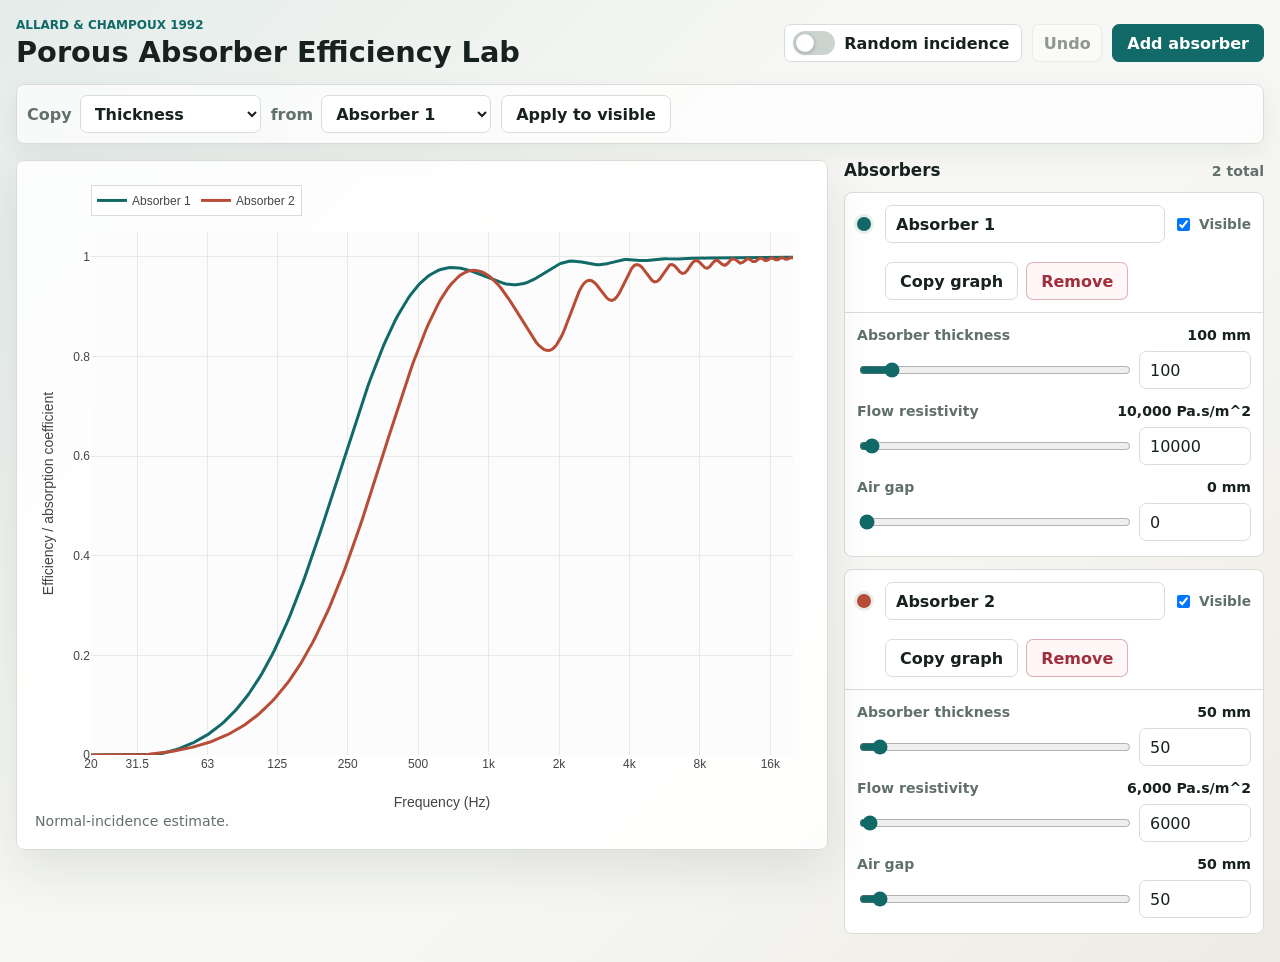
==== index.html @ 1da19cc7 "Initial Commit" ====
<!doctype html>
<html lang="en">
  <head>
    <meta charset="utf-8">
    <meta name="viewport" content="width=device-width, initial-scale=1">
    <title>Porous Absorber Efficiency Lab</title>
    <link rel="stylesheet" href="./styles.css">
    <script src="https://cdn.plot.ly/plotly-2.32.0.min.js" defer></script>
    <script src="./app.js" defer></script>
  </head>
  <body>
    <main class="app-shell">
      <header class="topbar">
        <div>
          <p class="eyebrow">Allard &amp; Champoux 1992</p>
          <h1>Porous Absorber Efficiency Lab</h1>
        </div>
        <div class="top-actions" aria-label="Global controls">
          <label class="switch-control">
            <input id="randomIncidence" type="checkbox">
            <span class="switch-track" aria-hidden="true"></span>
            <span>Random incidence</span>
          </label>
          <button id="undoButton" class="icon-button" type="button" title="Undo">Undo</button>
          <button id="addAbsorberButton" class="primary-button" type="button">Add absorber</button>
        </div>
      </header>

      <section class="command-row" aria-label="Copy slider value">
        <label>
          <span>Copy</span>
          <select id="copyParameter"></select>
        </label>
        <label>
          <span>from</span>
          <select id="copySource"></select>
        </label>
        <button id="applyToVisibleButton" class="secondary-button" type="button">Apply to visible</button>
      </section>

      <section class="workspace">
        <section class="chart-panel" aria-label="Absorber chart">
          <div id="chart"></div>
          <div id="chartStatus" class="chart-status" role="status"></div>
        </section>

        <aside class="control-panel" aria-label="Absorber controls">
          <div class="panel-heading">
            <h2>Absorbers</h2>
            <span id="absorberCount"></span>
          </div>
          <div id="absorberList" class="absorber-list"></div>
        </aside>
      </section>
    </main>
  </body>
</html>
---- styles.css ----
:root {
  color-scheme: light;
  --bg: #f6f7f4;
  --surface: #ffffff;
  --surface-strong: #eef2ec;
  --ink: #17211d;
  --muted: #60706a;
  --line: #d8ded7;
  --line-strong: #bac6be;
  --accent: #116a68;
  --accent-strong: #0b504e;
  --accent-soft: #d8eeee;
  --danger: #9f2f3c;
  --shadow: 0 18px 50px rgba(23, 33, 29, 0.1);
  font-family:
    Inter, ui-sans-serif, system-ui, -apple-system, BlinkMacSystemFont, "Segoe UI",
    sans-serif;
}

* {
  box-sizing: border-box;
}

body {
  margin: 0;
  min-height: 100vh;
  background:
    linear-gradient(135deg, rgba(17, 106, 104, 0.08), transparent 38%),
    linear-gradient(315deg, rgba(148, 91, 42, 0.08), transparent 40%),
    var(--bg);
  color: var(--ink);
}

button,
input,
select {
  font: inherit;
}

button,
select,
input[type="number"],
input[type="text"] {
  border: 1px solid var(--line);
  border-radius: 7px;
}

button {
  cursor: pointer;
}

button:disabled {
  cursor: not-allowed;
  opacity: 0.45;
}

.app-shell {
  width: min(1540px, calc(100vw - 32px));
  margin: 0 auto;
  padding: 18px 0 28px;
}

.topbar {
  display: flex;
  align-items: center;
  justify-content: space-between;
  gap: 20px;
  margin-bottom: 16px;
}

.eyebrow {
  margin: 0 0 5px;
  color: var(--accent);
  font-size: 0.75rem;
  font-weight: 760;
  letter-spacing: 0;
  text-transform: uppercase;
}

h1,
h2,
h3,
p {
  margin-top: 0;
}

h1 {
  margin-bottom: 0;
  font-size: 1.8rem;
  line-height: 1.08;
  letter-spacing: 0;
}

.top-actions,
.command-row {
  display: flex;
  align-items: center;
  gap: 10px;
  flex-wrap: wrap;
}

.command-row {
  min-height: 58px;
  margin-bottom: 16px;
  padding: 10px;
  border: 1px solid var(--line);
  border-radius: 8px;
  background: rgba(255, 255, 255, 0.72);
  box-shadow: 0 8px 24px rgba(23, 33, 29, 0.06);
}

.command-row label {
  display: flex;
  align-items: center;
  gap: 8px;
  color: var(--muted);
  font-weight: 680;
}

select,
input[type="number"],
input[type="text"] {
  min-height: 38px;
  background: var(--surface);
  color: var(--ink);
  padding: 0 10px;
}

select {
  min-width: 170px;
}

.primary-button,
.secondary-button,
.quiet-button,
.danger-button,
.icon-button {
  min-height: 38px;
  display: inline-flex;
  align-items: center;
  justify-content: center;
  gap: 7px;
  padding: 0 14px;
  font-weight: 760;
  transition:
    transform 140ms ease,
    border-color 140ms ease,
    background 140ms ease;
}

.primary-button {
  border-color: var(--accent);
  background: var(--accent);
  color: white;
}

.secondary-button,
.quiet-button,
.icon-button {
  background: var(--surface);
  color: var(--ink);
}

.danger-button {
  border-color: rgba(159, 47, 60, 0.35);
  background: #fff6f7;
  color: var(--danger);
}

.icon-button {
  min-width: 70px;
  padding: 0;
}

button:not(:disabled):hover {
  transform: translateY(-1px);
}

button:not(:disabled):active {
  transform: translateY(0);
}

.switch-control {
  min-height: 38px;
  display: inline-flex;
  align-items: center;
  gap: 9px;
  padding: 0 12px 0 8px;
  border: 1px solid var(--line);
  border-radius: 7px;
  background: var(--surface);
  color: var(--ink);
  font-weight: 760;
  cursor: pointer;
  user-select: none;
}

.switch-control input {
  position: absolute;
  inline-size: 1px;
  block-size: 1px;
  opacity: 0;
  pointer-events: none;
}

.switch-track {
  width: 42px;
  height: 24px;
  position: relative;
  border-radius: 999px;
  background: #cbd4ce;
  transition: background 160ms ease;
}

.switch-track::after {
  content: "";
  position: absolute;
  top: 3px;
  left: 3px;
  width: 18px;
  height: 18px;
  border-radius: 50%;
  background: white;
  box-shadow: 0 1px 4px rgba(23, 33, 29, 0.3);
  transition: transform 160ms ease;
}

.switch-control input:checked + .switch-track {
  background: var(--accent);
}

.switch-control input:checked + .switch-track::after {
  transform: translateX(18px);
}

.workspace {
  display: grid;
  grid-template-columns: minmax(0, 1fr) minmax(330px, 420px);
  gap: 16px;
  align-items: start;
}

.chart-panel {
  border: 1px solid var(--line);
  border-radius: 8px;
  background: rgba(255, 255, 255, 0.86);
  box-shadow: var(--shadow);
}

.chart-panel {
  min-height: 670px;
  padding: 12px;
  position: sticky;
  top: 18px;
}

#chart {
  width: 100%;
  height: 640px;
}

.chart-status {
  min-height: 22px;
  padding: 0 6px 8px;
  color: var(--muted);
  font-size: 0.88rem;
}

.control-panel {
  padding: 0;
}

.panel-heading {
  display: flex;
  align-items: baseline;
  justify-content: space-between;
  gap: 10px;
  margin-bottom: 12px;
}

.panel-heading h2 {
  margin-bottom: 0;
  font-size: 1.05rem;
}

#absorberCount {
  color: var(--muted);
  font-size: 0.88rem;
  font-weight: 700;
}

.absorber-list {
  display: grid;
  gap: 12px;
}

.absorber-card {
  border: 1px solid var(--line);
  border-radius: 8px;
  background: var(--surface);
  overflow: hidden;
}

.absorber-card[data-visible="false"] {
  background: #f7f8f7;
}

.absorber-header {
  display: grid;
  grid-template-columns: 18px minmax(0, 1fr);
  gap: 10px;
  align-items: center;
  padding: 12px;
  border-bottom: 1px solid var(--line);
}

.trace-swatch {
  width: 14px;
  height: 14px;
  border-radius: 50%;
  box-shadow: 0 0 0 3px rgba(23, 33, 29, 0.08);
}

.absorber-title-row {
  display: flex;
  align-items: center;
  gap: 8px;
}

.absorber-title-row input[type="text"] {
  width: 100%;
  min-width: 0;
  font-weight: 800;
}

.visible-check {
  display: inline-flex;
  align-items: center;
  gap: 6px;
  color: var(--muted);
  font-size: 0.86rem;
  font-weight: 760;
  white-space: nowrap;
}

.absorber-actions {
  grid-column: 2;
  display: flex;
  gap: 8px;
  flex-wrap: wrap;
  margin-top: 9px;
}

.absorber-body {
  display: grid;
  gap: 14px;
  padding: 14px 12px 15px;
}

.slider-field {
  display: grid;
  gap: 8px;
}

.slider-label {
  display: flex;
  justify-content: space-between;
  gap: 10px;
  color: var(--muted);
  font-size: 0.88rem;
  font-weight: 780;
}

.slider-label strong {
  color: var(--ink);
  font-weight: 840;
}

.slider-control-row {
  display: grid;
  grid-template-columns: minmax(0, 1fr) 112px;
  gap: 10px;
  align-items: center;
}

input[type="range"] {
  width: 100%;
  min-width: 0;
  accent-color: var(--accent);
}

input[type="number"] {
  width: 112px;
}

.empty-state {
  min-height: 170px;
  display: grid;
  place-items: center;
  padding: 22px;
  border: 1px dashed var(--line-strong);
  border-radius: 8px;
  color: var(--muted);
  text-align: center;
  font-weight: 720;
}

@media (max-width: 1040px) {
  .topbar {
    align-items: flex-start;
    flex-direction: column;
  }

  .workspace {
    grid-template-columns: 1fr;
  }

  .chart-panel {
    position: static;
  }
}

@media (max-width: 640px) {
  .app-shell {
    width: min(100vw - 20px, 1540px);
    padding-top: 14px;
  }

  h1 {
    font-size: 1.55rem;
    line-height: 1.02;
  }

  .top-actions,
  .command-row {
    width: 100%;
  }

  .top-actions > *,
  .command-row label,
  .command-row button {
    width: 100%;
  }

  .command-row label {
    align-items: flex-start;
    flex-direction: column;
  }

  .switch-control {
    justify-content: flex-start;
  }

  select {
    width: 100%;
  }

  .chart-panel {
    min-height: 460px;
    padding: 8px;
  }

  #chart {
    height: 440px;
  }

  .absorber-title-row {
    align-items: stretch;
    flex-direction: column;
  }

  .visible-check {
    min-height: 28px;
  }

  .slider-control-row {
    grid-template-columns: 1fr;
  }

  input[type="number"] {
    width: 100%;
  }
}
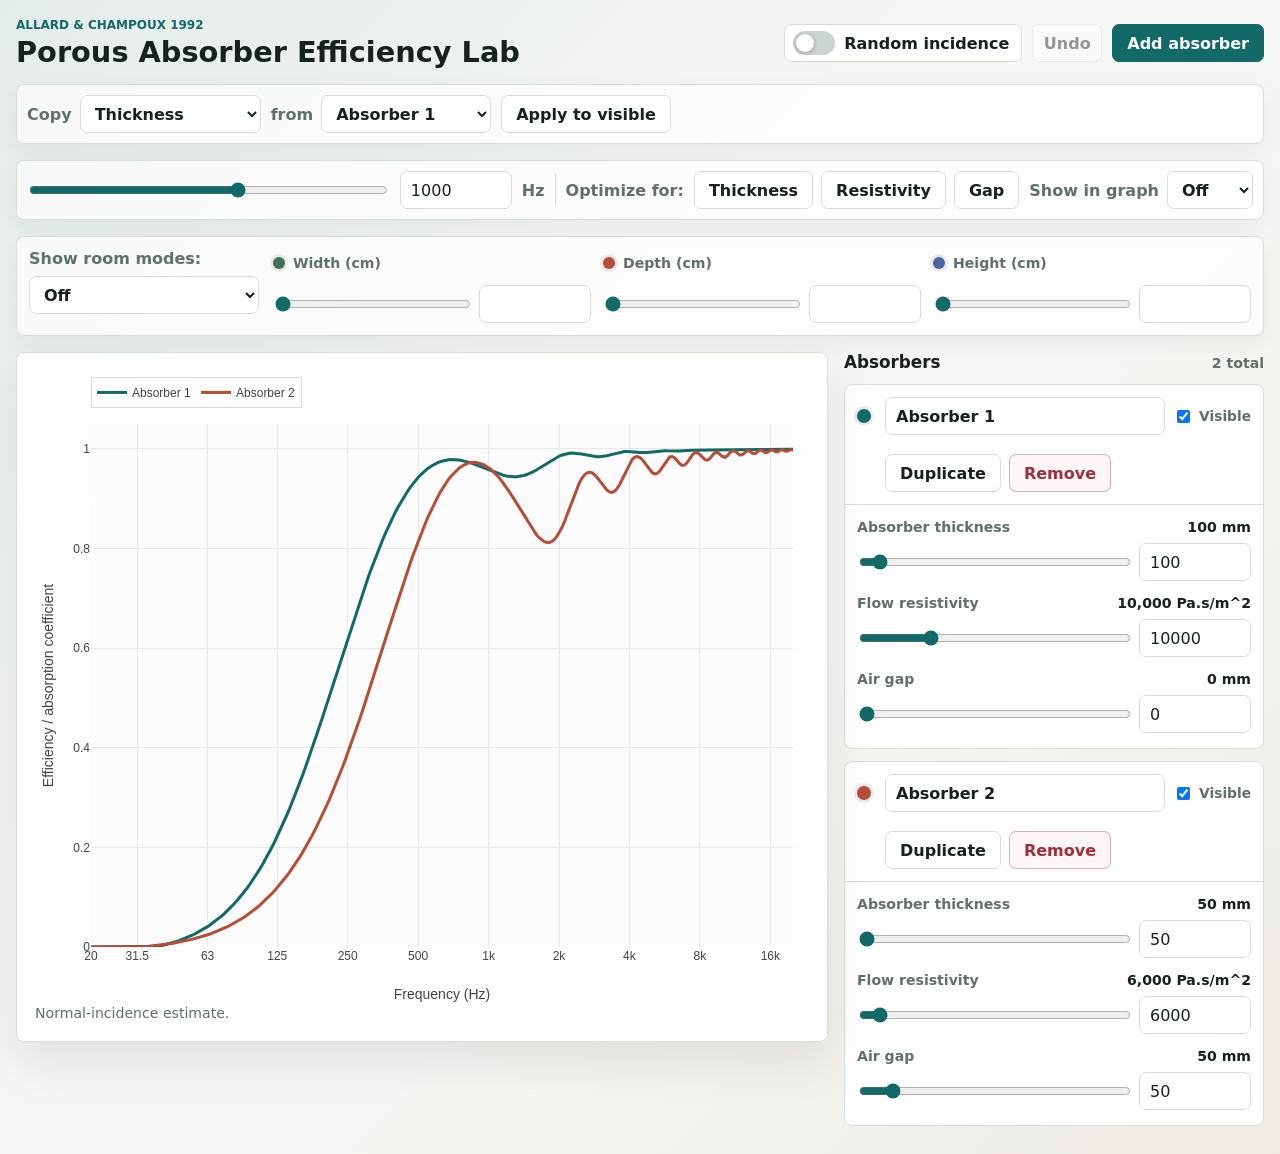
==== commit b86abff3: "add room mode visualisation" ====
--- a/index.html
+++ b/index.html
@@ -38,6 +38,58 @@
         <button id="applyToVisibleButton" class="secondary-button" type="button">Apply to visible</button>
       </section>
 
+      <section class="command-row optimize-row" aria-label="Optimize absorber parameter">
+        <input
+          id="optimizeFrequencyRange"
+          class="frequency-slider"
+          type="range"
+          min="0"
+          max="1"
+          step="any"
+          aria-label="Optimize frequency"
+        >
+        <input
+          id="optimizeFrequencyInput"
+          class="frequency-input"
+          type="number"
+          min="20"
+          max="16000"
+          step="1"
+          inputmode="numeric"
+          aria-label="Optimize frequency value"
+        >
+        <span class="command-label">Hz</span>
+        <span class="command-divider" aria-hidden="true"></span>
+        <span class="command-label">Optimize for:</span>
+        <div class="optimize-buttons" aria-label="Optimize parameter">
+          <button class="secondary-button" type="button" data-optimize-param="thickness">Thickness</button>
+          <button class="secondary-button" type="button" data-optimize-param="flowResistivity">Resistivity</button>
+          <button class="secondary-button" type="button" data-optimize-param="airGap">Gap</button>
+        </div>
+        <label class="optimizer-visibility">
+          <span>Show in graph</span>
+          <select id="optimizerLineVisible">
+            <option value="false">Off</option>
+            <option value="true">On</option>
+          </select>
+        </label>
+      </section>
+
+      <section class="room-modes-panel" aria-label="Room mode controls">
+        <div class="room-mode-select">
+          <label>
+            <span>Show room modes:</span>
+            <select id="roomModeOrder">
+              <option value="0">Off</option>
+              <option value="1">1st order</option>
+              <option value="2">2nd order</option>
+              <option value="3">3rd order</option>
+            </select>
+          </label>
+        </div>
+        <div id="roomDimensionList" class="room-dimension-list"></div>
+      </section>
+
       <section class="workspace">
         <section class="chart-panel" aria-label="Absorber chart">
           <div id="chart"></div>
--- a/styles.css
+++ b/styles.css
@@ -117,6 +117,126 @@
   font-weight: 680;
 }
 
+.command-label {
+  color: var(--muted);
+  font-weight: 760;
+  white-space: nowrap;
+}
+
+.optimize-row {
+  align-items: center;
+}
+
+.command-divider {
+  width: 1px;
+  height: 32px;
+  background: var(--line);
+}
+
+.frequency-slider {
+  flex: 1 1 300px;
+  max-width: 560px;
+}
+
+.frequency-input {
+  width: 118px;
+}
+
+.optimize-buttons {
+  display: flex;
+  gap: 8px;
+  flex-wrap: wrap;
+}
+
+.optimizer-visibility {
+  display: flex;
+  align-items: center;
+  gap: 8px;
+  margin-left: auto;
+  color: var(--muted);
+  font-weight: 760;
+}
+
+.optimizer-visibility select {
+  min-width: 86px;
+}
+
+.room-modes-panel {
+  display: grid;
+  grid-template-columns: 230px minmax(0, 1fr);
+  gap: 14px;
+  align-items: start;
+  margin-bottom: 16px;
+  padding: 12px;
+  border: 1px solid var(--line);
+  border-radius: 8px;
+  background: rgba(255, 255, 255, 0.72);
+  box-shadow: 0 8px 24px rgba(23, 33, 29, 0.06);
+}
+
+.room-mode-select label {
+  display: grid;
+  gap: 8px;
+  color: var(--muted);
+  font-weight: 760;
+}
+
+.room-mode-select select {
+  width: 100%;
+}
+
+.room-dimension-list {
+  display: grid;
+  grid-template-columns: repeat(3, minmax(0, 1fr));
+  gap: 12px;
+}
+
+.room-dimension-field {
+  display: grid;
+  gap: 8px;
+}
+
+.room-dimension-toggle {
+  display: inline-flex;
+  align-items: center;
+  gap: 8px;
+  width: fit-content;
+  min-height: 28px;
+  padding: 0;
+  border: 0;
+  border-radius: 0;
+  background: transparent;
+  color: var(--muted);
+  font-size: 0.88rem;
+  font-weight: 780;
+  text-align: left;
+}
+
+.room-dimension-toggle[aria-pressed="false"] {
+  opacity: 0.5;
+}
+
+.room-dimension-toggle[aria-pressed="false"] .room-swatch {
+  background: transparent !important;
+  box-shadow:
+    inset 0 0 0 2px currentColor,
+    0 0 0 3px rgba(23, 33, 29, 0.08);
+}
+
+.room-swatch {
+  width: 12px;
+  height: 12px;
+  border-radius: 50%;
+  box-shadow: 0 0 0 3px rgba(23, 33, 29, 0.08);
+}
+
+.room-dimension-controls {
+  display: grid;
+  grid-template-columns: minmax(0, 1fr) 112px;
+  gap: 10px;
+  align-items: center;
+}
+
 select,
 input[type="number"],
 input[type="text"] {
@@ -415,6 +535,10 @@
     grid-template-columns: 1fr;
   }
 
+  .room-modes-panel {
+    grid-template-columns: 1fr;
+  }
+
   .chart-panel {
     position: static;
   }
@@ -438,7 +562,13 @@
 
   .top-actions > *,
   .command-row label,
-  .command-row button {
+  .command-row button,
+  .command-label,
+  .command-divider,
+  .frequency-slider,
+  .frequency-input,
+  .optimize-buttons,
+  .optimizer-visibility {
     width: 100%;
   }
 
@@ -455,6 +585,29 @@
     width: 100%;
   }
 
+  .optimize-buttons {
+    display: grid;
+    grid-template-columns: 1fr;
+  }
+
+  .optimizer-visibility {
+    align-items: flex-start;
+    flex-direction: column;
+    margin-left: 0;
+  }
+
+  .command-divider {
+    height: 1px;
+  }
+
+  .room-dimension-list {
+    grid-template-columns: 1fr;
+  }
+
+  .room-dimension-controls {
+    grid-template-columns: 1fr;
+  }
+
   .chart-panel {
     min-height: 460px;
     padding: 8px;
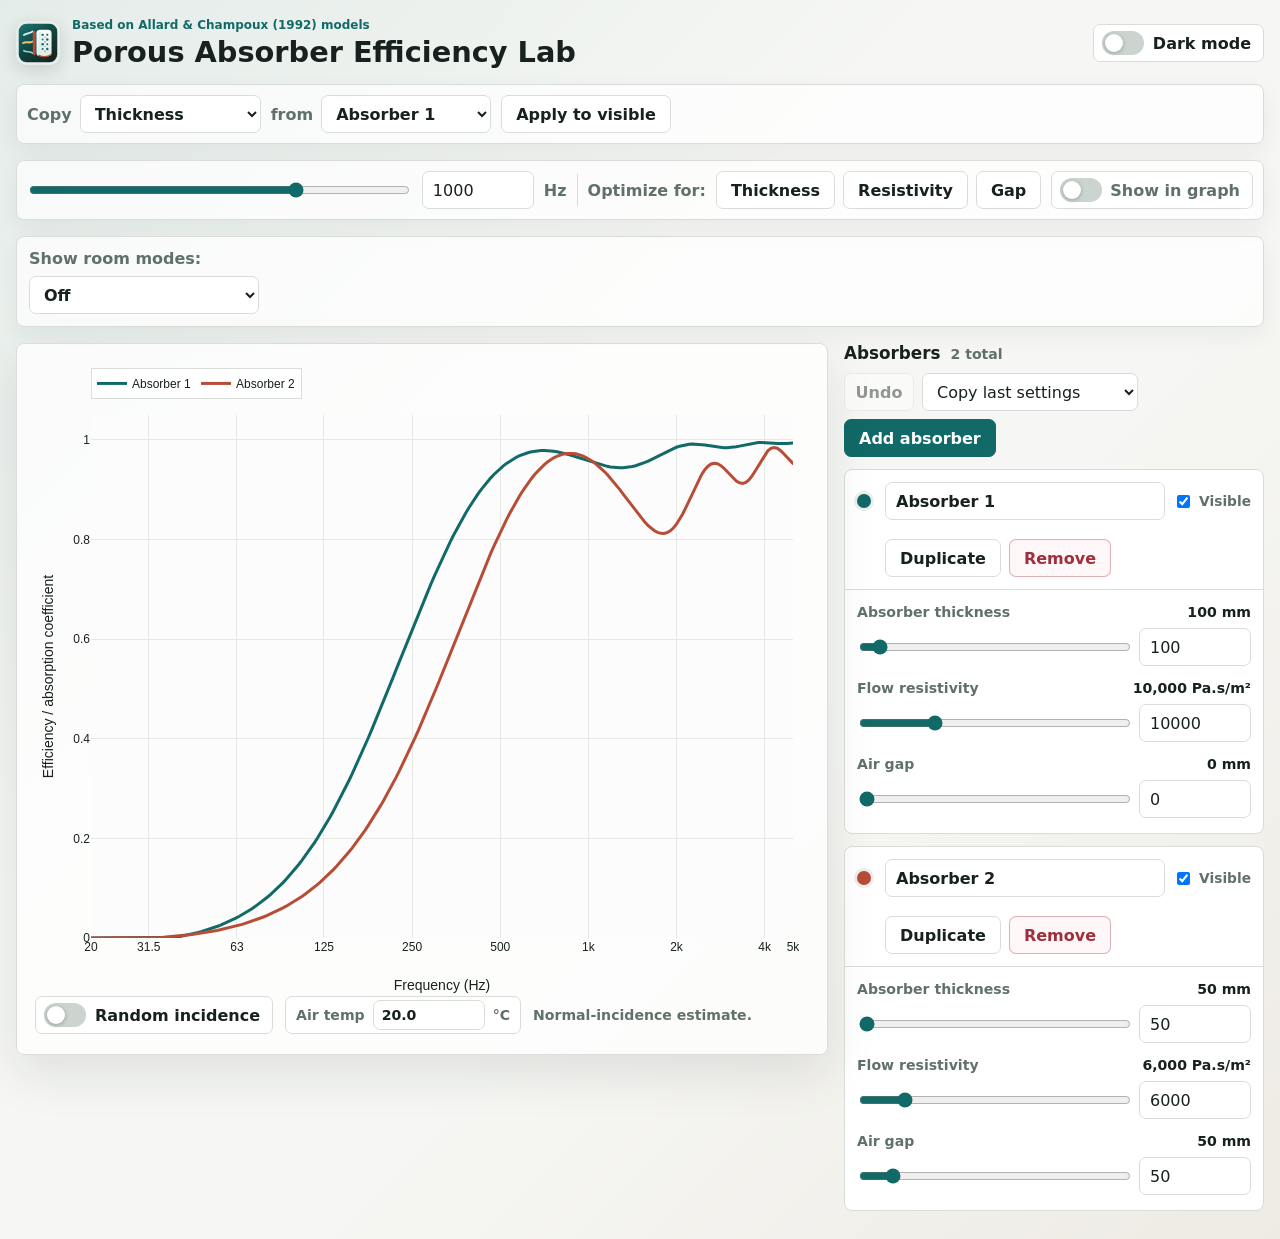
==== commit a275058f: "Add presets and air temperature control Change Hz ranges to stop at 5k instead of 20k" ====
--- a/index.html
+++ b/index.html
@@ -4,6 +4,10 @@
     <meta charset="utf-8">
     <meta name="viewport" content="width=device-width, initial-scale=1">
     <title>Porous Absorber Efficiency Lab</title>
+    <link rel="icon" href="./favicon.ico" sizes="any">
+    <link rel="icon" href="./site-icon.svg" type="image/svg+xml">
+    <link rel="icon" href="./site-icon.png" type="image/png" sizes="512x512">
+    <link rel="apple-touch-icon" href="./apple-touch-icon.png" sizes="180x180">
     <link rel="stylesheet" href="./styles.css">
     <script src="https://cdn.plot.ly/plotly-2.32.0.min.js" defer></script>
     <script src="./app.js" defer></script>
@@ -11,18 +15,56 @@
   <body>
     <main class="app-shell">
       <header class="topbar">
-        <div>
-          <p class="eyebrow">Allard &amp; Champoux 1992</p>
-          <h1>Porous Absorber Efficiency Lab</h1>
+        <div class="brand-lockup">
+          <svg class="brand-icon" viewBox="0 0 1024 1024" width="44" height="44" aria-hidden="true" focusable="false">
+            <defs>
+              <linearGradient id="brandIconBg" x1="188" y1="102" x2="842" y2="940" gradientUnits="userSpaceOnUse">
+                <stop offset="0" stop-color="#176e69"/>
+                <stop offset="0.55" stop-color="#123f3b"/>
+                <stop offset="1" stop-color="#14251f"/>
+              </linearGradient>
+              <linearGradient id="brandIconSlab" x1="484" y1="206" x2="800" y2="822" gradientUnits="userSpaceOnUse">
+                <stop offset="0" stop-color="#fbfffc"/>
+                <stop offset="1" stop-color="#dfe9e4"/>
+              </linearGradient>
+            </defs>
+            <rect x="64" y="64" width="896" height="896" rx="184" fill="url(#brandIconBg)"/>
+            <path d="M184 326 C246 280 312 296 388 244" fill="none" stroke="#d8eeee" stroke-width="44" stroke-linecap="round"/>
+            <path d="M166 512 C238 462 318 534 402 470" fill="none" stroke="#efbd73" stroke-width="48" stroke-linecap="round"/>
+            <path d="M184 692 C262 738 326 690 400 752" fill="none" stroke="#8bd8d4" stroke-width="40" stroke-linecap="round"/>
+            <rect x="392" y="230" width="66" height="568" rx="33" fill="#b84d37"/>
+            <rect x="476" y="202" width="352" height="620" rx="82" fill="#000000" opacity="0.18" transform="translate(16 18)"/>
+            <rect x="476" y="202" width="352" height="620" rx="82" fill="url(#brandIconSlab)"/>
+            <rect x="524" y="258" width="70" height="508" rx="35" fill="#d8eeee" opacity="0.72"/>
+            <g fill="#116a68">
+              <circle cx="620" cy="322" r="28"/>
+              <circle cx="728" cy="322" r="24"/>
+              <circle cx="620" cy="432" r="22"/>
+              <circle cx="728" cy="432" r="29"/>
+              <circle cx="620" cy="542" r="30"/>
+              <circle cx="728" cy="542" r="22"/>
+              <circle cx="620" cy="652" r="23"/>
+              <circle cx="728" cy="652" r="28"/>
+            </g>
+            <g fill="#4b65a2" opacity="0.68">
+              <circle cx="674" cy="376" r="16"/>
+              <circle cx="674" cy="486" r="18"/>
+              <circle cx="674" cy="596" r="16"/>
+              <circle cx="674" cy="706" r="18"/>
+            </g>
+            <path d="M534 796 C604 842 740 844 808 782" fill="none" stroke="#b84d37" stroke-width="30" stroke-linecap="round"/>
+          </svg>
+          <div class="brand-copy">
+            <p class="eyebrow">Based on Allard &amp; Champoux (1992) models</p>
+            <h1>Porous Absorber Efficiency Lab</h1>
+          </div>
         </div>
         <div class="top-actions" aria-label="Global controls">
           <label class="switch-control">
-            <input id="randomIncidence" type="checkbox">
+            <input id="darkMode" type="checkbox">
             <span class="switch-track" aria-hidden="true"></span>
-            <span>Random incidence</span>
+            <span>Dark mode</span>
           </label>
-          <button id="undoButton" class="icon-button" type="button" title="Undo">Undo</button>
-          <button id="addAbsorberButton" class="primary-button" type="button">Add absorber</button>
         </div>
       </header>
 
@@ -52,8 +94,7 @@
           id="optimizeFrequencyInput"
           class="frequency-input"
           type="number"
-          min="20"
-          max="16000"
+          max="5000"
           step="1"
           inputmode="numeric"
           aria-label="Optimize frequency value"
@@ -66,16 +107,14 @@
           <button class="secondary-button" type="button" data-optimize-param="flowResistivity">Resistivity</button>
           <button class="secondary-button" type="button" data-optimize-param="airGap">Gap</button>
         </div>
-        <label class="optimizer-visibility">
+        <label class="optimizer-visibility switch-control">
+          <input id="optimizerLineVisible" type="checkbox">
+          <span class="switch-track" aria-hidden="true"></span>
           <span>Show in graph</span>
-          <select id="optimizerLineVisible">
-            <option value="false">Off</option>
-            <option value="true">On</option>
-          </select>
         </label>
       </section>
 
-      <section class="room-modes-panel" aria-label="Room mode controls">
+      <section id="roomModesPanel" class="room-modes-panel" aria-label="Room mode controls">
         <div class="room-mode-select">
           <label>
             <span>Show room modes:</span>
@@ -93,13 +132,40 @@
       <section class="workspace">
         <section class="chart-panel" aria-label="Absorber chart">
           <div id="chart"></div>
-          <div id="chartStatus" class="chart-status" role="status"></div>
+          <div class="chart-footer">
+            <label class="switch-control graph-incidence-control">
+              <input id="randomIncidence" type="checkbox">
+              <span class="switch-track" aria-hidden="true"></span>
+              <span>Random incidence</span>
+            </label>
+            <label class="temperature-control">
+              <span>Air temp</span>
+              <input
+                id="airTemperature"
+                type="number"
+                min="-20"
+                max="40"
+                step="0.1"
+                inputmode="decimal"
+                aria-label="Air temperature in Celsius"
+              >
+              <span>°C</span>
+            </label>
+            <div id="chartStatus" class="chart-status" role="status"></div>
+          </div>
         </section>
 
         <aside class="control-panel" aria-label="Absorber controls">
           <div class="panel-heading">
-            <h2>Absorbers</h2>
-            <span id="absorberCount"></span>
+            <div class="panel-title">
+              <h2>Absorbers</h2>
+              <span id="absorberCount"></span>
+            </div>
+            <div class="panel-actions">
+              <button id="undoButton" class="icon-button" type="button" title="Undo">Undo</button>
+              <select id="absorberPreset" aria-label="Absorber preset"></select>
+              <button id="addAbsorberButton" class="primary-button" type="button">Add absorber</button>
+            </div>
           </div>
           <div id="absorberList" class="absorber-list"></div>
         </aside>
--- a/styles.css
+++ b/styles.css
@@ -3,20 +3,56 @@
   --bg: #f6f7f4;
   --surface: #ffffff;
   --surface-strong: #eef2ec;
+  --panel-bg: rgba(255, 255, 255, 0.72);
+  --chart-bg: #fbfcfb;
+  --card-muted: #f7f8f7;
   --ink: #17211d;
   --muted: #60706a;
   --line: #d8ded7;
   --line-strong: #bac6be;
+  --grid: #e5eae4;
+  --danger-bg: #fff6f7;
+  --legend-bg: rgba(255, 255, 255, 0.78);
   --accent: #116a68;
   --accent-strong: #0b504e;
   --accent-soft: #d8eeee;
   --danger: #9f2f3c;
+  --wash-a: rgba(17, 106, 104, 0.08);
+  --wash-b: rgba(148, 91, 42, 0.08);
+  --soft-shadow: 0 8px 24px rgba(23, 33, 29, 0.06);
+  --swatch-ring: rgba(23, 33, 29, 0.08);
   --shadow: 0 18px 50px rgba(23, 33, 29, 0.1);
   font-family:
     Inter, ui-sans-serif, system-ui, -apple-system, BlinkMacSystemFont, "Segoe UI",
     sans-serif;
 }
 
+:root[data-theme="dark"] {
+  color-scheme: dark;
+  --bg: #121713;
+  --surface: #1b221e;
+  --surface-strong: #232c27;
+  --panel-bg: rgba(27, 34, 30, 0.82);
+  --chart-bg: #151b18;
+  --card-muted: #171d19;
+  --ink: #edf3ee;
+  --muted: #a9b8b0;
+  --line: #344139;
+  --line-strong: #4c5c53;
+  --grid: #2a352f;
+  --danger-bg: #2a171a;
+  --legend-bg: rgba(27, 34, 30, 0.86);
+  --accent: #4fb7b2;
+  --accent-strong: #8bd8d4;
+  --accent-soft: #173c3b;
+  --danger: #f08b99;
+  --wash-a: rgba(79, 183, 178, 0.12);
+  --wash-b: rgba(188, 135, 74, 0.1);
+  --soft-shadow: 0 8px 24px rgba(0, 0, 0, 0.24);
+  --swatch-ring: rgba(237, 243, 238, 0.12);
+  --shadow: 0 18px 50px rgba(0, 0, 0, 0.34);
+}
+
 * {
   box-sizing: border-box;
 }
@@ -25,8 +61,8 @@
   margin: 0;
   min-height: 100vh;
   background:
-    linear-gradient(135deg, rgba(17, 106, 104, 0.08), transparent 38%),
-    linear-gradient(315deg, rgba(148, 91, 42, 0.08), transparent 40%),
+    linear-gradient(135deg, var(--wash-a), transparent 38%),
+    linear-gradient(315deg, var(--wash-b), transparent 40%),
     var(--bg);
   color: var(--ink);
 }
@@ -68,13 +104,33 @@
   margin-bottom: 16px;
 }
 
+.brand-lockup {
+  min-width: 0;
+  display: flex;
+  align-items: center;
+  gap: 12px;
+}
+
+.brand-icon {
+  width: 44px;
+  height: 44px;
+  display: block;
+  flex: 0 0 auto;
+  border-radius: 10px;
+  box-shadow: 0 5px 16px rgba(23, 33, 29, 0.14);
+}
+
+.brand-copy {
+  min-width: 0;
+}
+
 .eyebrow {
   margin: 0 0 5px;
   color: var(--accent);
   font-size: 0.75rem;
   font-weight: 760;
   letter-spacing: 0;
-  text-transform: uppercase;
+  text-transform: none;
 }
 
 h1,
@@ -105,8 +161,8 @@
   padding: 10px;
   border: 1px solid var(--line);
   border-radius: 8px;
-  background: rgba(255, 255, 255, 0.72);
-  box-shadow: 0 8px 24px rgba(23, 33, 29, 0.06);
+  background: var(--panel-bg);
+  box-shadow: var(--soft-shadow);
 }
 
 .command-row label {
@@ -155,10 +211,6 @@
   margin-left: auto;
   color: var(--muted);
   font-weight: 760;
-}
-
-.optimizer-visibility select {
-  min-width: 86px;
 }
 
 .room-modes-panel {
@@ -170,8 +222,12 @@
   padding: 12px;
   border: 1px solid var(--line);
   border-radius: 8px;
-  background: rgba(255, 255, 255, 0.72);
-  box-shadow: 0 8px 24px rgba(23, 33, 29, 0.06);
+  background: var(--panel-bg);
+  box-shadow: var(--soft-shadow);
+}
+
+.room-modes-panel[data-room-modes-enabled="false"] {
+  grid-template-columns: 230px;
 }
 
 .room-mode-select label {
@@ -189,6 +245,10 @@
   display: grid;
   grid-template-columns: repeat(3, minmax(0, 1fr));
   gap: 12px;
+}
+
+.room-dimension-list[hidden] {
+  display: none;
 }
 
 .room-dimension-field {
@@ -220,14 +280,14 @@
   background: transparent !important;
   box-shadow:
     inset 0 0 0 2px currentColor,
-    0 0 0 3px rgba(23, 33, 29, 0.08);
+    0 0 0 3px var(--swatch-ring);
 }
 
 .room-swatch {
   width: 12px;
   height: 12px;
   border-radius: 50%;
-  box-shadow: 0 0 0 3px rgba(23, 33, 29, 0.08);
+  box-shadow: 0 0 0 3px var(--swatch-ring);
 }
 
 .room-dimension-controls {
@@ -283,7 +343,7 @@
 
 .danger-button {
   border-color: rgba(159, 47, 60, 0.35);
-  background: #fff6f7;
+  background: var(--danger-bg);
   color: var(--danger);
 }
 
@@ -363,7 +423,7 @@
 .chart-panel {
   border: 1px solid var(--line);
   border-radius: 8px;
-  background: rgba(255, 255, 255, 0.86);
+  background: var(--panel-bg);
   box-shadow: var(--shadow);
 }
 
@@ -379,11 +439,45 @@
   height: 640px;
 }
 
+.chart-footer {
+  min-height: 46px;
+  display: flex;
+  align-items: center;
+  gap: 12px;
+  flex-wrap: wrap;
+  padding: 0 6px 8px;
+}
+
+.graph-incidence-control {
+  flex: 0 0 auto;
+}
+
+.temperature-control {
+  min-height: 38px;
+  display: inline-flex;
+  align-items: center;
+  gap: 8px;
+  padding: 0 10px;
+  border: 1px solid var(--line);
+  border-radius: 7px;
+  background: var(--surface);
+  color: var(--muted);
+  font-size: 0.88rem;
+  font-weight: 760;
+  white-space: nowrap;
+}
+
+.temperature-control input {
+  width: 76px;
+  min-height: 30px;
+  padding: 0 8px;
+}
+
 .chart-status {
-  min-height: 22px;
-  padding: 0 6px 8px;
+  min-width: 0;
   color: var(--muted);
   font-size: 0.88rem;
+  font-weight: 680;
 }
 
 .control-panel {
@@ -392,10 +486,28 @@
 
 .panel-heading {
   display: flex;
-  align-items: baseline;
+  align-items: center;
   justify-content: space-between;
   gap: 10px;
   margin-bottom: 12px;
+  flex-wrap: wrap;
+}
+
+.panel-title {
+  display: flex;
+  align-items: baseline;
+  gap: 10px;
+}
+
+.panel-actions {
+  display: flex;
+  align-items: center;
+  gap: 8px;
+  flex-wrap: wrap;
+}
+
+.panel-actions select {
+  min-width: 190px;
 }
 
 .panel-heading h2 {
@@ -422,7 +534,7 @@
 }
 
 .absorber-card[data-visible="false"] {
-  background: #f7f8f7;
+  background: var(--card-muted);
 }
 
 .absorber-header {
@@ -438,7 +550,7 @@
   width: 14px;
   height: 14px;
   border-radius: 50%;
-  box-shadow: 0 0 0 3px rgba(23, 33, 29, 0.08);
+  box-shadow: 0 0 0 3px var(--swatch-ring);
 }
 
 .absorber-title-row {
@@ -539,6 +651,10 @@
     grid-template-columns: 1fr;
   }
 
+  .room-modes-panel[data-room-modes-enabled="false"] {
+    grid-template-columns: 1fr;
+  }
+
   .chart-panel {
     position: static;
   }
@@ -553,6 +669,17 @@
   h1 {
     font-size: 1.55rem;
     line-height: 1.02;
+  }
+
+  .brand-lockup {
+    align-items: flex-start;
+    gap: 10px;
+  }
+
+  .brand-icon {
+    width: 38px;
+    height: 38px;
+    border-radius: 9px;
   }
 
   .top-actions,
@@ -581,6 +708,11 @@
     justify-content: flex-start;
   }
 
+  .command-row .switch-control {
+    align-items: center;
+    flex-direction: row;
+  }
+
   select {
     width: 100%;
   }
@@ -591,8 +723,6 @@
   }
 
   .optimizer-visibility {
-    align-items: flex-start;
-    flex-direction: column;
     margin-left: 0;
   }
 
@@ -617,6 +747,35 @@
     height: 440px;
   }
 
+  .chart-footer {
+    align-items: stretch;
+    flex-direction: column;
+    padding: 0 2px 6px;
+  }
+
+  .graph-incidence-control {
+    width: 100%;
+  }
+
+  .temperature-control {
+    width: 100%;
+    justify-content: space-between;
+  }
+
+  .panel-heading {
+    align-items: stretch;
+    flex-direction: column;
+  }
+
+  .panel-actions {
+    display: grid;
+    grid-template-columns: 1fr;
+  }
+
+  .panel-actions select {
+    width: 100%;
+  }
+
   .absorber-title-row {
     align-items: stretch;
     flex-direction: column;
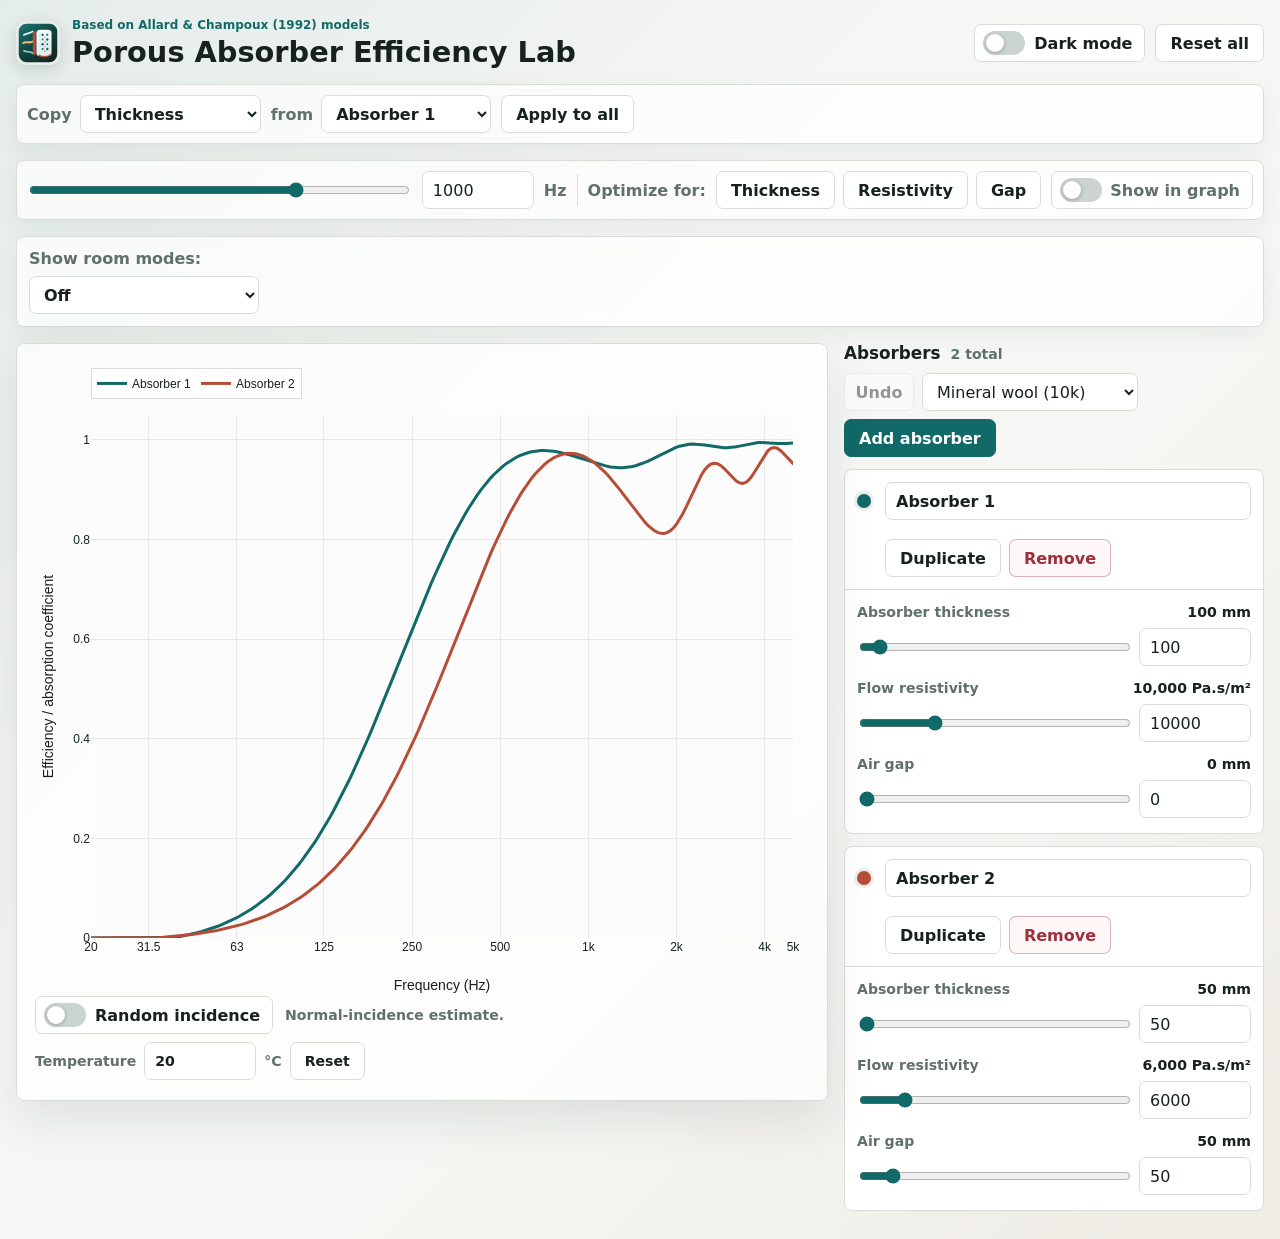
==== commit 32a38814: "UI improvements" ====
--- a/index.html
+++ b/index.html
@@ -65,6 +65,7 @@
             <span class="switch-track" aria-hidden="true"></span>
             <span>Dark mode</span>
           </label>
+          <button id="resetAllButton" class="secondary-button" type="button">Reset all</button>
         </div>
       </header>
 
@@ -77,7 +78,7 @@
           <span>from</span>
           <select id="copySource"></select>
         </label>
-        <button id="applyToVisibleButton" class="secondary-button" type="button">Apply to visible</button>
+        <button id="applyToVisibleButton" class="secondary-button" type="button">Apply to all</button>
       </section>
 
       <section class="command-row optimize-row" aria-label="Optimize absorber parameter">
@@ -133,25 +134,30 @@
         <section class="chart-panel" aria-label="Absorber chart">
           <div id="chart"></div>
           <div class="chart-footer">
-            <label class="switch-control graph-incidence-control">
-              <input id="randomIncidence" type="checkbox">
-              <span class="switch-track" aria-hidden="true"></span>
-              <span>Random incidence</span>
-            </label>
-            <label class="temperature-control">
-              <span>Air temp</span>
-              <input
-                id="airTemperature"
-                type="number"
-                min="-20"
-                max="40"
-                step="0.1"
-                inputmode="decimal"
-                aria-label="Air temperature in Celsius"
-              >
-              <span>°C</span>
-            </label>
-            <div id="chartStatus" class="chart-status" role="status"></div>
+            <div class="chart-summary-row">
+              <label class="switch-control graph-incidence-control">
+                <input id="randomIncidence" type="checkbox">
+                <span class="switch-track" aria-hidden="true"></span>
+                <span>Random incidence</span>
+              </label>
+              <div id="chartStatus" class="chart-status" role="status"></div>
+            </div>
+            <div class="temperature-control">
+              <label class="temperature-field" for="airTemperature">
+                <span>Temperature</span>
+                <input
+                  id="airTemperature"
+                  type="number"
+                  min="-20"
+                  max="40"
+                  step="1"
+                  inputmode="numeric"
+                  aria-label="Air temperature in Celsius"
+                >
+                <span>°C</span>
+              </label>
+              <button id="resetAirTemperatureButton" class="quiet-button" type="button">Reset</button>
+            </div>
           </div>
         </section>
 
--- a/styles.css
+++ b/styles.css
@@ -441,11 +441,16 @@
 
 .chart-footer {
   min-height: 46px;
+  display: grid;
+  gap: 8px;
+  padding: 0 6px 8px;
+}
+
+.chart-summary-row {
   display: flex;
   align-items: center;
   gap: 12px;
   flex-wrap: wrap;
-  padding: 0 6px 8px;
 }
 
 .graph-incidence-control {
@@ -453,24 +458,24 @@
 }
 
 .temperature-control {
-  min-height: 38px;
   display: inline-flex;
   align-items: center;
   gap: 8px;
-  padding: 0 10px;
-  border: 1px solid var(--line);
-  border-radius: 7px;
-  background: var(--surface);
+  width: fit-content;
   color: var(--muted);
   font-size: 0.88rem;
   font-weight: 760;
   white-space: nowrap;
 }
 
-.temperature-control input {
-  width: 76px;
-  min-height: 30px;
-  padding: 0 8px;
+.temperature-field {
+  display: inline-flex;
+  align-items: center;
+  gap: 8px;
+}
+
+.temperature-field input {
+  width: 68px;
 }
 
 .chart-status {
@@ -533,10 +538,6 @@
   overflow: hidden;
 }
 
-.absorber-card[data-visible="false"] {
-  background: var(--card-muted);
-}
-
 .absorber-header {
   display: grid;
   grid-template-columns: 18px minmax(0, 1fr);
@@ -563,16 +564,6 @@
   width: 100%;
   min-width: 0;
   font-weight: 800;
-}
-
-.visible-check {
-  display: inline-flex;
-  align-items: center;
-  gap: 6px;
-  color: var(--muted);
-  font-size: 0.86rem;
-  font-weight: 760;
-  white-space: nowrap;
 }
 
 .absorber-actions {
@@ -748,17 +739,25 @@
   }
 
   .chart-footer {
+    padding: 0 2px 6px;
+  }
+
+  .chart-summary-row {
     align-items: stretch;
     flex-direction: column;
-    padding: 0 2px 6px;
-  }
-
-  .graph-incidence-control {
-    width: 100%;
-  }
-
+  }
+
+  .graph-incidence-control,
   .temperature-control {
     width: 100%;
+  }
+
+  .temperature-control {
+    justify-content: space-between;
+  }
+
+  .temperature-field {
+    flex: 1;
     justify-content: space-between;
   }
 
@@ -781,10 +780,6 @@
     flex-direction: column;
   }
 
-  .visible-check {
-    min-height: 28px;
-  }
-
   .slider-control-row {
     grid-template-columns: 1fr;
   }
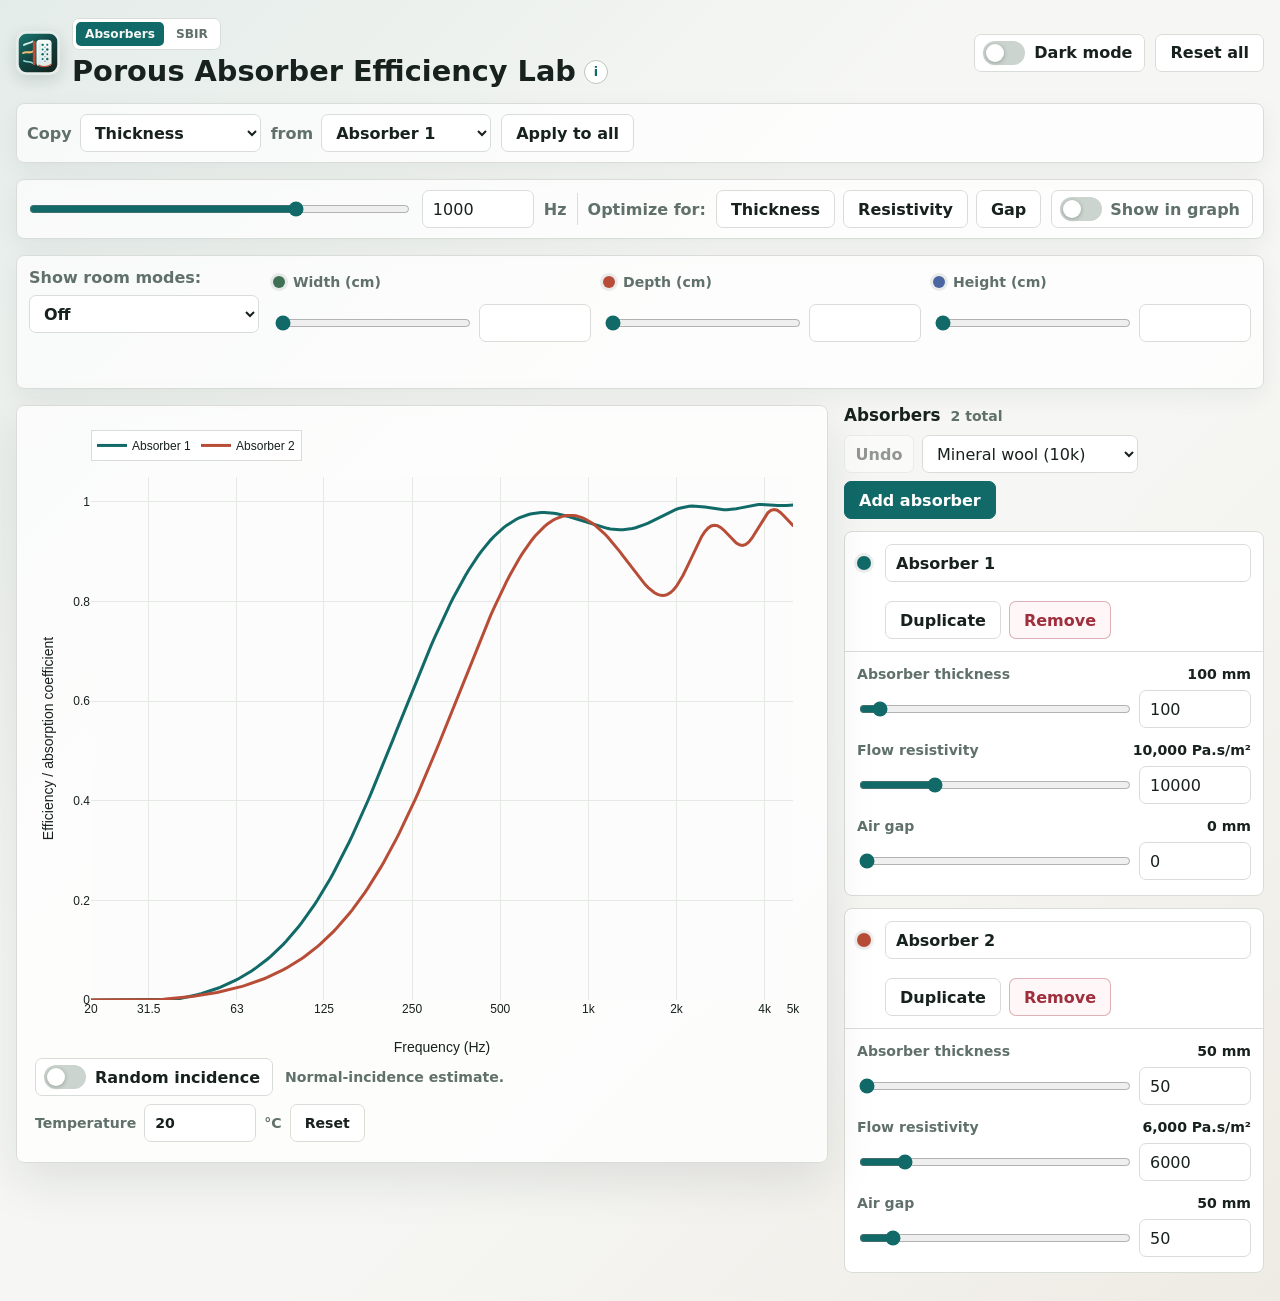
==== commit eb7e17c1: "Raise topbar stacking and bust stylesheet cache" ====
--- a/index.html
+++ b/index.html
@@ -8,9 +8,9 @@
     <link rel="icon" href="./site-icon.svg" type="image/svg+xml">
     <link rel="icon" href="./site-icon.png" type="image/png" sizes="512x512">
     <link rel="apple-touch-icon" href="./apple-touch-icon.png" sizes="180x180">
-    <link rel="stylesheet" href="./styles.css">
+    <link rel="stylesheet" href="./styles.css?v=3">
     <script src="https://cdn.plot.ly/plotly-2.32.0.min.js" defer></script>
-    <script src="./app.js" defer></script>
+    <script src="./app.js?v=2" defer></script>
   </head>
   <body>
     <main class="app-shell">
@@ -55,8 +55,20 @@
             <path d="M534 796 C604 842 740 844 808 782" fill="none" stroke="#b84d37" stroke-width="30" stroke-linecap="round"/>
           </svg>
           <div class="brand-copy">
-            <p class="eyebrow">Based on Allard &amp; Champoux (1992) models</p>
-            <h1>Porous Absorber Efficiency Lab</h1>
+            <nav class="tool-tabs" aria-label="Acoustics tools">
+              <a class="tool-tab" href="./index.html" aria-current="page">Absorbers</a>
+              <a class="tool-tab" href="./sbir.html">SBIR</a>
+            </nav>
+            <div class="title-with-info">
+              <h1>Porous Absorber Efficiency Lab</h1>
+              <button
+                class="model-info"
+                type="button"
+                aria-label="Based on Allard and Champoux 1992 models"
+                aria-expanded="false"
+                data-tooltip="Based on Allard &amp; Champoux (1992) models."
+              >i</button>
+            </div>
           </div>
         </div>
         <div class="top-actions" aria-label="Global controls">
--- a/styles.css
+++ b/styles.css
@@ -97,6 +97,8 @@
 }
 
 .topbar {
+  position: relative;
+  z-index: 100;
   display: flex;
   align-items: center;
   justify-content: space-between;
@@ -122,6 +124,107 @@
 
 .brand-copy {
   min-width: 0;
+}
+
+.tool-tabs {
+  width: fit-content;
+  min-height: 30px;
+  display: inline-flex;
+  align-items: center;
+  gap: 3px;
+  margin: 0 0 6px;
+  padding: 3px;
+  border: 1px solid var(--line);
+  border-radius: 7px;
+  background: var(--surface);
+}
+
+.tool-tab {
+  min-height: 24px;
+  display: inline-flex;
+  align-items: center;
+  justify-content: center;
+  padding: 0 9px;
+  border-radius: 5px;
+  color: var(--muted);
+  font-size: 0.76rem;
+  font-weight: 780;
+  line-height: 1;
+  text-decoration: none;
+  transition:
+    background 140ms ease,
+    color 140ms ease;
+}
+
+.tool-tab:hover {
+  background: var(--accent-soft);
+  color: var(--ink);
+}
+
+.tool-tab[aria-current="page"] {
+  background: var(--accent);
+  color: var(--bg);
+}
+
+.title-with-info {
+  min-width: 0;
+  display: flex;
+  align-items: center;
+  gap: 8px;
+}
+
+.model-info {
+  width: 24px;
+  height: 24px;
+  min-height: 24px;
+  position: relative;
+  flex: 0 0 auto;
+  display: inline-grid;
+  place-items: center;
+  padding: 0;
+  border-color: var(--line-strong);
+  border-radius: 50%;
+  background: var(--surface);
+  color: var(--accent);
+  font-size: 0.78rem;
+  font-weight: 840;
+}
+
+.model-info::after {
+  content: attr(data-tooltip);
+  width: max-content;
+  max-width: min(340px, calc(100vw - 32px));
+  position: absolute;
+  z-index: 20;
+  top: calc(100% + 8px);
+  right: 0;
+  padding: 8px 10px;
+  border: 1px solid var(--line);
+  border-radius: 7px;
+  background: var(--surface);
+  box-shadow: var(--soft-shadow);
+  color: var(--ink);
+  font-size: 0.78rem;
+  font-weight: 680;
+  line-height: 1.35;
+  text-align: left;
+  white-space: normal;
+  opacity: 0;
+  visibility: hidden;
+  pointer-events: none;
+  transform: translateY(-3px);
+  transition:
+    opacity 120ms ease,
+    transform 120ms ease,
+    visibility 120ms ease;
+}
+
+.model-info:hover::after,
+.model-info:focus-visible::after,
+.model-info[aria-expanded="true"]::after {
+  opacity: 1;
+  visibility: visible;
+  transform: translateY(0);
 }
 
 .eyebrow {
@@ -226,10 +329,6 @@
   box-shadow: var(--soft-shadow);
 }
 
-.room-modes-panel[data-room-modes-enabled="false"] {
-  grid-template-columns: 230px;
-}
-
 .room-mode-select label {
   display: grid;
   gap: 8px;
@@ -245,10 +344,6 @@
   display: grid;
   grid-template-columns: repeat(3, minmax(0, 1fr));
   gap: 12px;
-}
-
-.room-dimension-list[hidden] {
-  display: none;
 }
 
 .room-dimension-field {
@@ -295,6 +390,31 @@
   grid-template-columns: minmax(0, 1fr) 112px;
   gap: 10px;
   align-items: center;
+}
+
+.room-harmonic-row {
+  display: grid;
+  grid-template-columns: minmax(0, 1fr) 112px;
+  gap: 10px;
+}
+
+.room-harmonic-buttons {
+  display: grid;
+  grid-template-columns: repeat(3, minmax(0, 1fr));
+  gap: 5px;
+  min-height: 26px;
+}
+
+.room-harmonic-buttons .room-harmonic-button {
+  min-width: 0;
+  min-height: 26px;
+  padding: 0 6px;
+  font-size: 0.78rem;
+}
+
+.room-harmonic-buttons .room-harmonic-button.is-hidden {
+  visibility: hidden;
+  pointer-events: none;
 }
 
 select,
@@ -560,6 +680,15 @@
   gap: 8px;
 }
 
+.sbir-card-title-row {
+  justify-content: space-between;
+  min-width: 0;
+}
+
+.absorber-card[data-enabled="false"] .absorber-body {
+  opacity: 0.55;
+}
+
 .absorber-title-row input[type="text"] {
   width: 100%;
   min-width: 0;
@@ -725,7 +854,8 @@
     grid-template-columns: 1fr;
   }
 
-  .room-dimension-controls {
+  .room-dimension-controls,
+  .room-harmonic-row {
     grid-template-columns: 1fr;
   }
 
